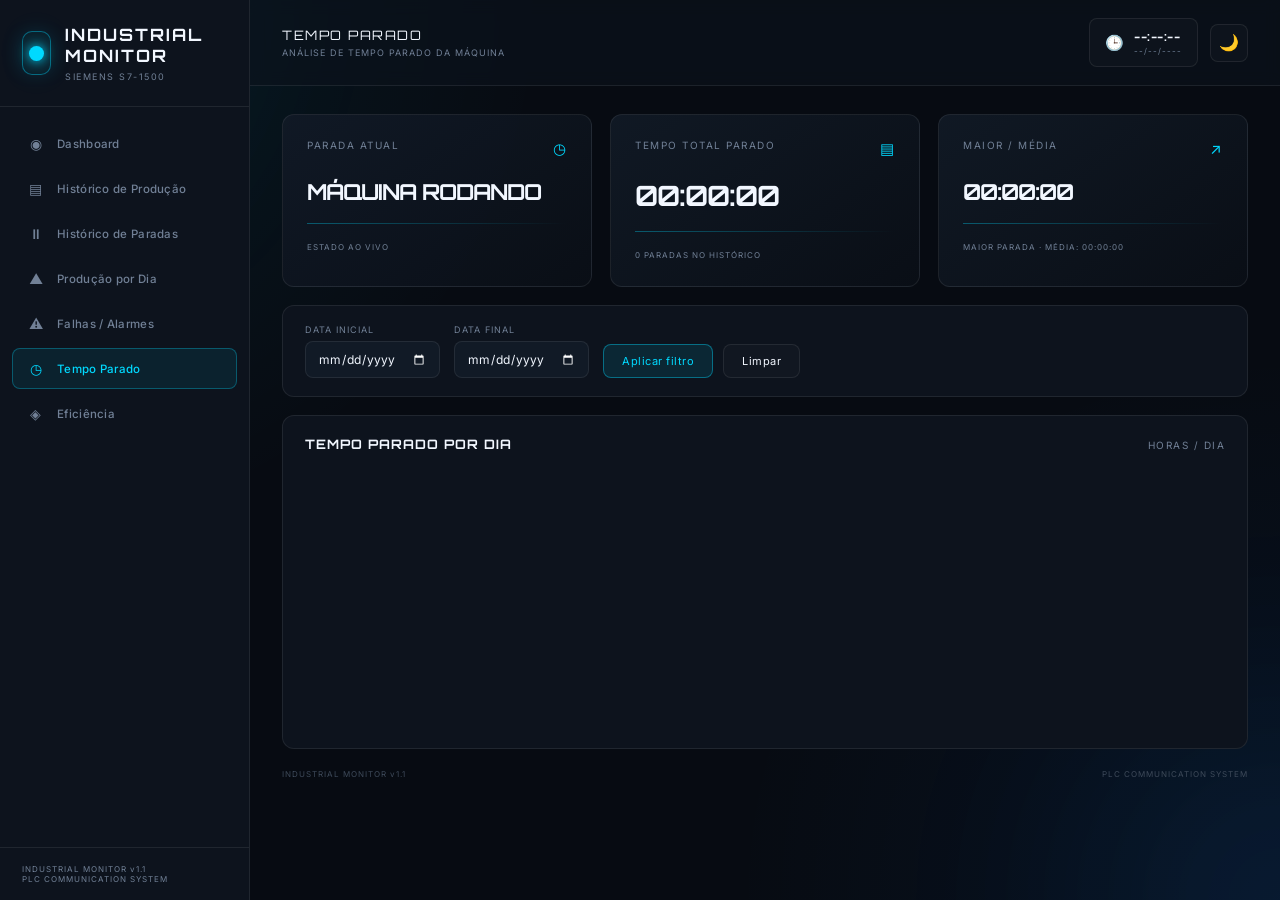
==== frontend/tempo-parado.html @ 0c3b80f8 "Remove arquivo criado por engano (comando do PowerShell salvo como nome de arquivo)" ====
<!DOCTYPE html>
<html lang="pt-BR">
<head>
    <meta charset="UTF-8">
    <meta name="viewport" content="width=device-width, initial-scale=1.0">

    <title>Industrial Monitor · Tempo Parado</title>

    <link rel="icon" type="image/png" href="/img/favicon.png">

    <link rel="preconnect" href="https://fonts.googleapis.com">
    <link rel="preconnect" href="https://fonts.gstatic.com" crossorigin>
    <link
        href="https://fonts.googleapis.com/css2?family=Inter:wght@400;500;600;700&family=Orbitron:wght@500;600;700&display=swap"
        rel="stylesheet"
    >

    <link rel="stylesheet" href="css/style.css">
    <link rel="stylesheet" href="css/layout.css">

    <script src="js/vendor/chart.umd.min.js"></script>
</head>

<body>

    <div class="background-glow glow-one"></div>
    <div class="background-glow glow-two"></div>

    <div class="app-shell">

        <!-- SIDEBAR / NAVEGAÇÃO -->
        <aside class="sidebar">

            <div class="sidebar-brand brand">
                <div class="brand-icon">
                    <span></span>
                </div>

                <div>
                    <h1>INDUSTRIAL MONITOR</h1>
                    <p>SIEMENS S7-1500</p>
                </div>
            </div>

            <nav class="sidebar-nav">
                <a href="index.html" class="nav-item">
                    <span class="nav-icon">◉</span> Dashboard
                </a>
                <a href="producao.html" class="nav-item">
                    <span class="nav-icon">▤</span> Histórico de Produção
                </a>
                <a href="paradas.html" class="nav-item">
                    <span class="nav-icon">⏸</span> Histórico de Paradas
                </a>
                <a href="graficos-producao.html" class="nav-item">
                    <span class="nav-icon">▲</span> Produção por Dia
                </a>
                <a href="falhas.html" class="nav-item">
                    <span class="nav-icon">⚠</span> Falhas / Alarmes
                </a>
                <a href="tempo-parado.html" class="nav-item active">
                    <span class="nav-icon">◷</span> Tempo Parado
                </a>
                <a href="eficiencia.html" class="nav-item">
                    <span class="nav-icon">◈</span> Eficiência
                </a>
            </nav>

            <div class="sidebar-footer">
                INDUSTRIAL MONITOR v1.1<br>
                PLC COMMUNICATION SYSTEM
            </div>

        </aside>

        <div class="main-area">

            <!-- TOPBAR -->
            <header class="topbar">

                <div class="topbar-title">
                    TEMPO PARADO
                    <small>ANÁLISE DE TEMPO PARADO DA MÁQUINA</small>
                </div>

                <div class="topbar-actions">

                    <div class="clock-widget">
                        <span class="clock-icon">🕒</span>
                        <div>
                            <strong id="relogio-hora">--:--:--</strong>
                            <small id="relogio-data">--/--/----</small>
                        </div>
                    </div>

                    <button id="theme-toggle" class="theme-toggle" aria-label="Alternar tema claro/escuro">
                        <span id="theme-icon">🌙</span>
                    </button>

                </div>

            </header>

            <main class="page-content">
                <div class="dashboard">

                    <!-- RESUMO -->
                    <section class="metrics">

                        <article class="metric-card">
                            <div class="metric-header">
                                <span>PARADA ATUAL</span>
                                <span class="metric-icon">◷</span>
                            </div>
                            <div class="metric-value">
                                <strong id="parada-atual" style="font-size: 22px;">MÁQUINA RODANDO</strong>
                            </div>
                            <div class="metric-line"></div>
                            <small>ESTADO AO VIVO</small>
                        </article>

                        <article class="metric-card">
                            <div class="metric-header">
                                <span>TEMPO TOTAL PARADO</span>
                                <span class="metric-icon">▤</span>
                            </div>
                            <div class="metric-value">
                                <strong id="resumo-tempo-total" style="font-size: 28px;">00:00:00</strong>
                            </div>
                            <div class="metric-line"></div>
                            <small><span id="resumo-quantidade">0</span> PARADAS NO HISTÓRICO</small>
                        </article>

                        <article class="metric-card">
                            <div class="metric-header">
                                <span>MAIOR / MÉDIA</span>
                                <span class="metric-icon">↗</span>
                            </div>
                            <div class="metric-value">
                                <strong id="resumo-maior" style="font-size: 22px;">00:00:00</strong>
                            </div>
                            <div class="metric-line"></div>
                            <small>MAIOR PARADA · MÉDIA: <span id="resumo-media">00:00:00</span></small>
                        </article>

                    </section>

                    <!-- FILTRO DE PERÍODO -->
                    <form class="filtros-bar" id="filtros-form">

                        <div class="filtro-campo">
                            <label for="filtro-data-inicio">DATA INICIAL</label>
                            <input type="date" id="filtro-data-inicio" name="data_inicio">
                        </div>

                        <div class="filtro-campo">
                            <label for="filtro-data-fim">DATA FINAL</label>
                            <input type="date" id="filtro-data-fim" name="data_fim">
                        </div>

                        <div class="filtro-botoes">
                            <button type="submit" class="botao botao-primario">Aplicar filtro</button>
                            <button type="button" id="botao-limpar-filtro" class="botao">Limpar</button>
                        </div>

                    </form>

                    <!-- GRÁFICO -->
                    <div class="grafico-card" style="margin-bottom: 18px;">
                        <div class="grafico-card-titulo">
                            <h2>TEMPO PARADO POR DIA</h2>
                            <span>HORAS / DIA</span>
                        </div>
                        <div class="grafico-card-canvas-wrap">
                            <canvas id="grafico-tempo-parado-dia"></canvas>
                        </div>
                    </div>

                    <footer>
                        <span>INDUSTRIAL MONITOR v1.1</span>
                        <span>PLC COMMUNICATION SYSTEM</span>
                    </footer>

                </div>
            </main>

        </div>

    </div>

    <script
---- frontend/css/style.css ----
:root {
    --background: #070b12;
    --surface: #0d131d;
    --surface-light: #111a26;
    --border: rgba(255, 255, 255, 0.08);

    --text: #f2f7ff;
    --muted: #718096;

    --cyan: #00d9ff;
    --blue: #1683ff;
    --green: #00e676;
    --red: #ff3d71;
}

body.light-theme {
    --background: #eef1f6;
    --surface: #ffffff;
    --surface-light: #f4f6fa;
    --border: rgba(15, 23, 42, 0.08);

    --text: #10151f;
    --muted: #5b6472;

    --cyan: #0086ad;
    --blue: #0958d9;
    --green: #00915a;
    --red: #d6295e;
}

body.light-theme .background-glow {
    opacity: 0.15;
}

body.light-theme .metric-card {
    background: linear-gradient(
        145deg,
        #ffffff,
        #f6f8fb
    );

    box-shadow: 0 4px 20px rgba(15, 23, 42, 0.05);
}

body.light-theme .status-card {
    box-shadow: 0 4px 20px rgba(15, 23, 42, 0.04);
}

body.light-theme .system-panel {
    background: rgba(255, 255, 255, 0.75);
}

* {
    margin: 0;
    padding: 0;
    box-sizing: border-box;
}

body {
    min-height: 100vh;

    background:
        radial-gradient(
            circle at top left,
            rgba(0, 217, 255, 0.08),
            transparent 35%
        ),
        radial-gradient(
            circle at bottom right,
            rgba(22, 131, 255, 0.07),
            transparent 35%
        ),
        var(--background);

    color: var(--text);

    font-family: "Inter", sans-serif;

    overflow-x: hidden;

    transition: background 0.3s ease, color 0.3s ease;
}

.background-glow {
    position: fixed;
    width: 400px;
    height: 400px;

    border-radius: 50%;

    filter: blur(120px);

    pointer-events: none;

    opacity: 0.08;
}

.glow-one {
    top: -200px;
    left: -200px;
    background: var(--cyan);
}

.glow-two {
    bottom: -200px;
    right: -200px;
    background: var(--blue);
}

.dashboard {
    width: min(1200px, 100%);

    margin: 0 auto;

    position: relative;
    z-index: 1;
}


/* HEADER */

.header-actions {
    display: flex;

    align-items: center;

    gap: 12px;
}

.theme-toggle {
    display: flex;

    align-items: center;

    gap: 15px;
}

.brand-icon {
    width: 44px;
    height: 44px;

    border: 1px solid rgba(0, 217, 255, 0.4);

    border-radius: 10px;

    display: grid;
    place-items: center;

    background: rgba(0, 217, 255, 0.05);

    box-shadow:
        0 0 25px rgba(0, 217, 255, 0.1);
}

.brand-icon span {
    width: 15px;
    height: 15px;

    border-radius: 50%;

    background: var(--cyan);

    box-shadow:
        0 0 12px var(--cyan),
        0 0 25px rgba(0, 217, 255, 0.5);
}

.brand h1 {
    font-family: "Orbitron", sans-serif;

    font-size: 17px;

    letter-spacing: 2px;
}

.brand p {
    margin-top: 5px;

    font-size: 9px;

    letter-spacing: 1.5px;

    color: var(--muted);
}

.connection {
    display: flex;

    align-items: center;

    gap: 10px;

    padding: 10px 15px;

    border: 1px solid var(--border);

    border-radius: 8px;

    background: rgba(255, 255, 255, 0.02);
}

.header-actions {
    display: flex;

    align-items: center;

    gap: 12px;
}

.theme-toggle {
    width: 38px;
    height: 38px;

    display: grid;
    place-items: center;

    border: 1px solid var(--border);
    border-radius: 8px;

    background: rgba(255, 255, 255, 0.02);

    cursor: pointer;

    font-size: 16px;

    transition: 0.2s;
}

.theme-toggle:hover {
    border-color: rgba(0, 217, 255, 0.4);

    transform: translateY(-1px);
}

.connection-dot {
    width: 8px;
    height: 8px;

    border-radius: 50%;

    background: var(--green);

    box-shadow: 0 0 10px var(--green);
}

.connection small {
    display: block;

    font-size: 8px;

    color: var(--muted);

    letter-spacing: 1px;
}

.connection strong {
    display: block;

    font-size: 11px;

    margin-top: 2px;

    color: var(--green);
}

.clock-widget {
    display: flex;

    align-items: center;

    gap: 10px;

    padding: 10px 15px;

    border: 1px solid var(--border);

    border-radius: 8px;

    background: rgba(255, 255, 255, 0.02);
}

.clock-icon {
    font-size: 15px;
}

.clock-widget strong {
    display: block;

    font-family: "Orbitron", sans-serif;

    font-size: 12px;

    letter-spacing: 0.5px;
}

.clock-widget small {
    display: block;

    margin-top: 2px;

    color: var(--muted);

    font-size: 8px;

    letter-spacing: 1px;

    text-transform: capitalize;
}


/* METRICS */


/* METRICS */

.metrics {
    display: grid;

    grid-template-columns: repeat(3, 1fr);

    gap: 18px;

    margin-bottom: 18px;
}

.metric-card {
    position: relative;

    padding: 24px;

    background: linear-gradient(
        145deg,
        rgba(17, 26, 38, 0.95),
        rgba(10, 15, 23, 0.95)
    );

    border: 1px solid var(--border);

    border-radius: 12px;

    overflow: hidden;

    transition: 0.3s;
}

.metric-card:hover {
    transform: translateY(-3px);

    border-color: rgba(0, 217, 255, 0.25);

    box-shadow:
        0 15px 40px rgba(0, 0, 0, 0.3);
}

.metric-header {
    display: flex;

    justify-content: space-between;

    color: var(--muted);

    font-size: 10px;

    letter-spacing: 1.5px;
}

.metric-icon {
    color: var(--cyan);

    font-size: 15px;
}

.metric-value {
    display: flex;

    align-items: baseline;

    gap: 8px;

    margin-top: 20px;
}

.metric-value strong {
    font-family: "Orbitron", sans-serif;

    font-size: 38px;

    letter-spacing: -1px;
}

.metric-value span {
    color: var(--muted);

    font-size: 10px;

    letter-spacing: 1px;
}

.metric-line {
    width: 100%;

    height: 1px;

    margin: 18px 0 10px;

    background: linear-gradient(
        90deg,
        var(--cyan),
        transparent
    );

    opacity: 0.35;
}

.metric-card small {
    color: var(--muted);

    font-size: 8px;

    letter-spacing: 1px;
}

#tempo-rodando {
    font-size: 28px;
}


/* STATUS */

.status-grid {
    display: grid;

    grid-template-columns: 1.5fr 1fr 1fr;

    gap: 18px;

    margin-bottom: 18px;
}

.status-card {
    padding: 22px;

    background: var(--surface);

    border: 1px solid var(--border);

    border-radius: 12px;
}

.status-title {
    display: flex;

    justify-content: space-between;

    color: var(--muted);

    font-size: 9px;

    letter-spacing: 1.5px;
}

.live-indicator {
    color: var(--green);
}


/* MACHINE */

.machine-content {
    display: flex;

    align-items: center;

    gap: 18px;

    margin-top: 22px;
}

.status-circle {
    width: 58px;
    height: 58px;

    border: 1px solid rgba(0, 230, 118, 0.3);

    border-radius: 50%;

    display: grid;
    place-items: center;

    position: relative;

    color: var(--green);

    background: rgba(0, 230, 118, 0.04);
}

.status-circle span {
    font-size: 18px;

    text-shadow: 0 0 10px var(--green);
}

.status-pulse {
    position: absolute;

    inset: -6px;

    border-radius: 50%;

    border: 1px solid rgba(0, 230, 118, 0.15);

    animation: pulse 2s infinite;
}

.machine-content small,
.simple-status small {
    display: block;

    color: var(--muted);

    font-size: 8px;

    letter-spacing: 1px;

    margin-bottom: 6px;
}

.machine-content h2,
.simple-status h2 {
    font-family: "Orbitron", sans-serif;

    font-size: 16px;

    color: var(--green);
}


/* MOTOR / ALARM */

.simple-status {
    display: flex;

    align-items: center;

    gap: 14px;

    margin-top: 25px;
}

.status-dot {
    width: 10px;
    height: 10px;

    border-radius: 50%;

    background: var(--green);

    box-shadow: 0 0 12px var(--green);
}

.alarm-dot {
    background: var(--green);

    box-shadow: 0 0 12px var(--green);
}


/* SYSTEM */

.system-panel {
    padding: 22px;

    background: rgba(13, 19, 29, 0.75);

    border: 1px solid var(--border);

    border-radius: 12px;
}

.system-title {
    display: flex;

    align-items: center;

    justify-content: space-between;

    padding-bottom: 18px;

    border-bottom: 1px solid var(--border);
}

.system-title span {
    display: block;

    font-size: 10px;

    letter-spacing: 1.5px;
}

.system-title small {
    display: block;

    margin-top: 5px;

    color: var(--muted);

    font-size: 8px;
}

.pulse-bars {
    display: flex;

    align-items: end;

    gap: 3px;

    height: 18px;
}

.pulse-bars span {
    width: 3px;

    background: var(--cyan);

    animation: bars 1s infinite ease-in-out;
}

.pulse-bars span:nth-child(1) {
    height: 7px;
}

.pulse-bars span:nth-child(2) {
    height: 14px;

    animation-delay: 0.15s;
}

.pulse-bars span:nth-child(3) {
    height: 10px;

    animation-delay: 0.3s;
}

.pulse-bars span:nth-child(4) {
    height: 17px;

    animation-delay: 0.45s;
}

.system-info {
    display: grid;

    grid-template-columns: repeat(3, 1fr);

    gap: 20px;

    padding-top: 20px;
}

.system-info small {
    display: block;

    color: var(--muted);

    font-size: 8px;

    letter-spacing: 1px;

    margin-bottom: 7px;
}

.system-info strong {
    font-size: 11px;

    letter-spacing: 0.5px;
}

.connected {
    color: var(--green);
}


/* STOPS PANEL */

.stops-panel {
    padding: 22px;

    background: rgba(13, 19, 29, 0.75);

    border: 1px solid var(--border);

    border-radius: 12px;

    margin-bottom: 18px;
}

body.light-theme .stops-panel {
    background: rgba(255, 255, 255, 0.75);
}

.stops-header {
    display: flex;

    align-items: center;

    justify-content: space-between;

    padding-bottom: 18px;

    border-bottom: 1px solid var(--border);
}

.stops-header span {
    display: block;

    font-size: 10px;

    letter-spacing: 1.5px;
}

.stops-header small {
    display: block;

    margin-top: 5px;

    color: var(--muted);

    font-size: 8px;
}

.stops-count {
    text-align: right;
}

.stops-stats {
    display: flex;

    gap: 22px;
}

.stops-count strong {
    display: block;

    font-family: "Orbitron", sans-serif;

    font-size: 16px;

    color: var(--red);
}

.stops-count span {
    font-size: 8px;

    letter-spacing: 1px;

    color: var(--muted);
}

.stops-list {
    list-style: none;

    margin-top: 16px;

    max-height: 180px;

    overflow-y: auto;

    display: flex;

    flex-direction: column;

    gap: 8px;
}

.stops-list li {
    display: flex;

    align-items: center;

    justify-content: space-between;

    padding: 10px 12px;

    background: rgba(255, 255, 255, 0.02);

    border: 1px solid var(--border);

    border-radius: 8px;

    font-size: 11px;
}

body.light-theme .stops-list li {
    background: rgba(15, 23, 42, 0.02);
}

.stops-list li .stop-time {
    color: var(--muted);

    font-size: 9px;
}

.stops-list li .stop-duration {
    font-family: "Orbitron", sans-serif;

    color: var(--red);

    font-size: 12px;
}

.stops-empty {
    color: var(--muted);

    font-size: 10px;

    text-align: center;

    padding: 20px 0 !important;

    background: transparent !important;

    border: none !important;
}


/* FOOTER */

footer {
    display: flex;

    justify-content: space-between;

    margin-top: 20px;

    color: #3e4a5a;

    font-size: 8px;

    letter-spacing: 1px;
}


/* ANIMATIONS */

@keyframes pulse {

    0% {
        transform: scale(0.9);

        opacity: 1;
    }

    70% {
        transform: scale(1.15);

        opacity: 0;
    }

    100% {
        transform: scale(1.15);

        opacity: 0;
    }

}

@keyframes bars {

    0%,
    100% {
        opacity: 0.35;
    }

    50% {
        opacity: 1;
    }

}


/* RESPONSIVE */

@media (max-width: 850px) {

    .metrics {
        grid-template-columns: 1fr;
    }

    .status-grid {
        grid-template-columns: 1fr;
    }

    .system-info {
        grid-template-columns: 1fr;
    }

}

@media (max-width: 600px) {
    .metric-value strong {
        font-size: 32px;
    }

    footer {
        flex-direction: column;

        gap: 6px;
    }

}
---- frontend/css/layout.css ----
/* ==========================================================
LAYOUT.CSS
Shell de navegação: sidebar + topbar + área de conteúdo.
Usa as variáveis de tema definidas em style.css.
   ========================================================== */

.app-shell {
    display: flex;

    min-height: 100vh;

    position: relative;
    z-index: 1;
}


/* SIDEBAR */

.sidebar {
    width: 250px;
    flex-shrink: 0;

    display: flex;
    flex-direction: column;

    background: var(--surface);
    border-right: 1px solid var(--border);

    position: sticky;
    top: 0;
    height: 100vh;
    overflow-y: auto;
}

.sidebar-brand {
    display: flex;
    align-items: center;
    gap: 14px;

    padding: 24px 22px;

    border-bottom: 1px solid var(--border);
}

.sidebar-nav {
    flex: 1;

    display: flex;
    flex-direction: column;
    gap: 4px;

    padding: 16px 12px;
}

.nav-item {
    display: flex;
    align-items: center;
    gap: 12px;

    padding: 11px 14px;

    border-radius: 8px;
    border: 1px solid transparent;

    color: var(--muted);
    text-decoration: none;

    font-size: 11.5px;
    font-weight: 500;
    letter-spacing: 0.3px;

    transition: 0.2s;
}

.nav-item:hover {
    background: rgba(255, 255, 255, 0.03);
    color: var(--text);
}

.nav-item.active {
    background: rgba(0, 217, 255, 0.08);
    border-color: rgba(0, 217, 255, 0.3);
    color: var(--cyan);
}

.nav-item .nav-icon {
    width: 18px;

    font-size: 14px;
    text-align: center;
}

.sidebar-footer {
    padding: 16px 22px;

    border-top: 1px solid var(--border);

    color: var(--muted);
    font-size: 8px;
    letter-spacing: 1px;
}


/* MAIN AREA */

.main-area {
    flex: 1;
    min-width: 0;

    display: flex;
    flex-direction: column;
}

.topbar {
    display: flex;
    align-items: center;
    justify-content: space-between;
    gap: 16px;

    padding: 18px 32px;

    border-bottom: 1px solid var(--border);
    background: rgba(13, 19, 29, 0.6);
    backdrop-filter: blur(8px);

    position: sticky;
    top: 0;
    z-index: 40;
}

body.light-theme .topbar {
    background: rgba(255, 255, 255, 0.7);
}

.topbar-title {
    font-family: "Orbitron", sans-serif;
    font-size: 13px;
    letter-spacing: 1.5px;
}

.topbar-title small {
    display: block;

    margin-top: 4px;

    color: var(--muted);
    font-family: "Inter", sans-serif;
    font-size: 9px;
    letter-spacing: 1px;
}

.topbar-actions {
    display: flex;
    align-items: center;
    gap: 12px;

    flex-shrink: 0;
}

.page-content {
    flex: 1;

    padding: 28px 32px 48px;
}


/* RESPONSIVO */

@media (max-width: 960px) {

    .app-shell {
        flex-direction: column;
    }

    .sidebar {
        position: static;

        width: 100%;
        height: auto;
    }

    .sidebar-nav {
        flex-direction: row;
        flex-wrap: wrap;
    }

    .topbar {
        padding: 16px 20px;
    }

    .page-content {
        padding: 20px 18px 40px;
    }
}

@media (max-width: 560px) {

    .topbar {
        flex-direction: column;
        align-items: flex-start;
        gap: 12px;
    }

    .topbar-title small {
        display: none;
    }

    .clock-widget small {
        display: none;
    }
}



/* FILTROS */

.filtros-bar {
    display: flex;
    flex-wrap: wrap;
    align-items: flex-end;
    gap: 14px;

    padding: 18px 22px;
    margin-bottom: 18px;

    background: var(--surface);
    border: 1px solid var(--border);
    border-radius: 12px;
}

.filtro-campo {
    display: flex;
    flex-direction: column;
    gap: 6px;
}

.filtro-campo label {
    color: var(--muted);
    font-size: 9px;
    letter-spacing: 1px;
}

.filtro-campo input,
.filtro-campo select {
    padding: 9px 12px;

    border: 1px solid var(--border);
    border-radius: 8px;

    background: var(--surface-light);
    color: var(--text);

    font-family: "Inter", sans-serif;
    font-size: 12px;

    color-scheme: dark;
}

body.light-theme .filtro-campo input,
body.light-theme .filtro-campo select {
    color-scheme: light;
}

body.light-theme .filtro-campo input {
    color-scheme: light;
}

.filtro-botoes {
    display: flex;
    gap: 10px;
}

.botao {
    padding: 9px 18px;

    border: 1px solid var(--border);
    border-radius: 8px;

    background: rgba(255, 255, 255, 0.02);
    color: var(--text);

    font-family: "Inter", sans-serif;
    font-size: 11px;
    letter-spacing: 0.5px;

    cursor: pointer;
    transition: 0.2s;
}

.botao:hover {
    border-color: rgba(0, 217, 255, 0.4);
    transform: translateY(-1px);
}

.botao-primario {
    background: rgba(0, 217, 255, 0.1);
    border-color: rgba(0, 217, 255, 0.4);
    color: var(--cyan);
}

.botao:disabled {
    opacity: 0.4;
    cursor: not-allowed;
    transform: none;
}


/* TABELA */

.tabela-wrap {
    overflow-x: auto;

    border: 1px solid var(--border);
    border-radius: 12px;

    background: var(--surface);
}

.tabela-dados {
    width: 100%;
    min-width: 560px;

    border-collapse: collapse;

    font-size: 12px;
}

.tabela-dados th {
    padding: 14px 16px;

    text-align: left;
    white-space: nowrap;

    color: var(--muted);
    font-size: 9px;
    letter-spacing: 1px;

    border-bottom: 1px solid var(--border);
}

.tabela-dados td {
    padding: 12px 16px;

    white-space: nowrap;

    border-bottom: 1px solid var(--border);
}

.tabela-dados tbody tr:hover {
    background: rgba(255, 255, 255, 0.02);
}

.tabela-dados tbody tr:last-child td {
    border-bottom: none;
}

.tabela-vazia {
    padding: 44px 20px;

    text-align: center;

    color: var(--muted);
    font-size: 11px;
}


/* PAGINAÇÃO */

.paginacao {
    display: flex;
    flex-wrap: wrap;
    align-items: center;
    justify-content: space-between;
    gap: 12px;

    padding: 16px 4px 4px;
}

.paginacao-info {
    color: var(--muted);
    font-size: 10px;
    letter-spacing: 0.5px;
}

.paginacao-botoes {
    display: flex;
    align-items: center;
    gap: 8px;
}

.paginacao-botoes span {
    padding: 0 6px;

    color: var(--muted);
    font-size: 10px;
}


/* SEÇÃO (título de bloco dentro da página) */

.section-title {
    display: flex;
    align-items: baseline;
    justify-content: space-between;

    margin-bottom: 14px;
}

.section-title h2 {
    font-family: "Orbitron", sans-serif;
    font-size: 13px;
    letter-spacing: 1px;
}

.section-title small {
    color: var(--muted);
    font-size: 9px;
    letter-spacing: 1px;
}



/* GRÁFICOS (Chart.js) */

.graficos-grid {
    display: grid;
    grid-template-columns: 1fr 1fr;
    gap: 18px;

    margin-bottom: 18px;
}

.grafico-card {
    padding: 20px 22px;

    background: var(--surface);
    border: 1px solid var(--border);
    border-radius: 12px;
}

.grafico-card-titulo {
    display: flex;
    align-items: baseline;
    justify-content: space-between;

    margin-bottom: 16px;
}

.grafico-card-titulo h2 {
    font-family: "Orbitron", sans-serif;
    font-size: 13px;
    letter-spacing: 1px;
}

.grafico-card-titulo span {
    font-size: 10px;
    letter-spacing: 1.5px;
    color: var(--muted);
}

.grafico-card-canvas-wrap {
    position: relative;
    height: 260px;
}

@media (max-width: 960px) {
    .graficos-grid {
        grid-template-columns: 1fr;
    }
}
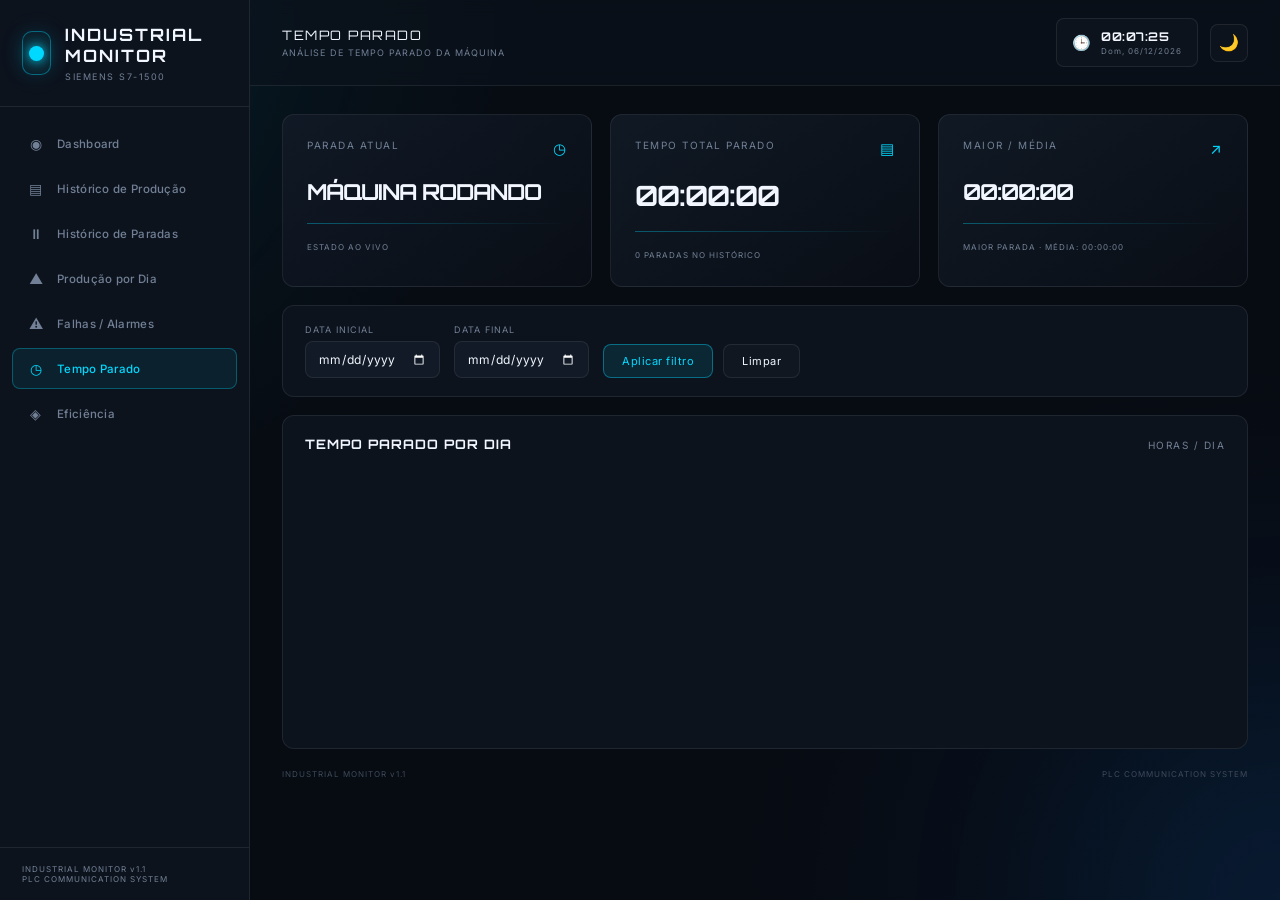
==== commit 4449152e: "Corrige tempo-parado.html corrompido (faltavam os includes de JS e o fechamento da pagina)" ====
--- a/frontend/tempo-parado.html
+++ b/frontend/tempo-parado.html
@@ -188,4 +188,8 @@
 
     </div>
 
-    <script+    <script src="js/common.js"></script>
+    <script src="js/tempo-parado.js"></script>
+
+</body>
+</html>
